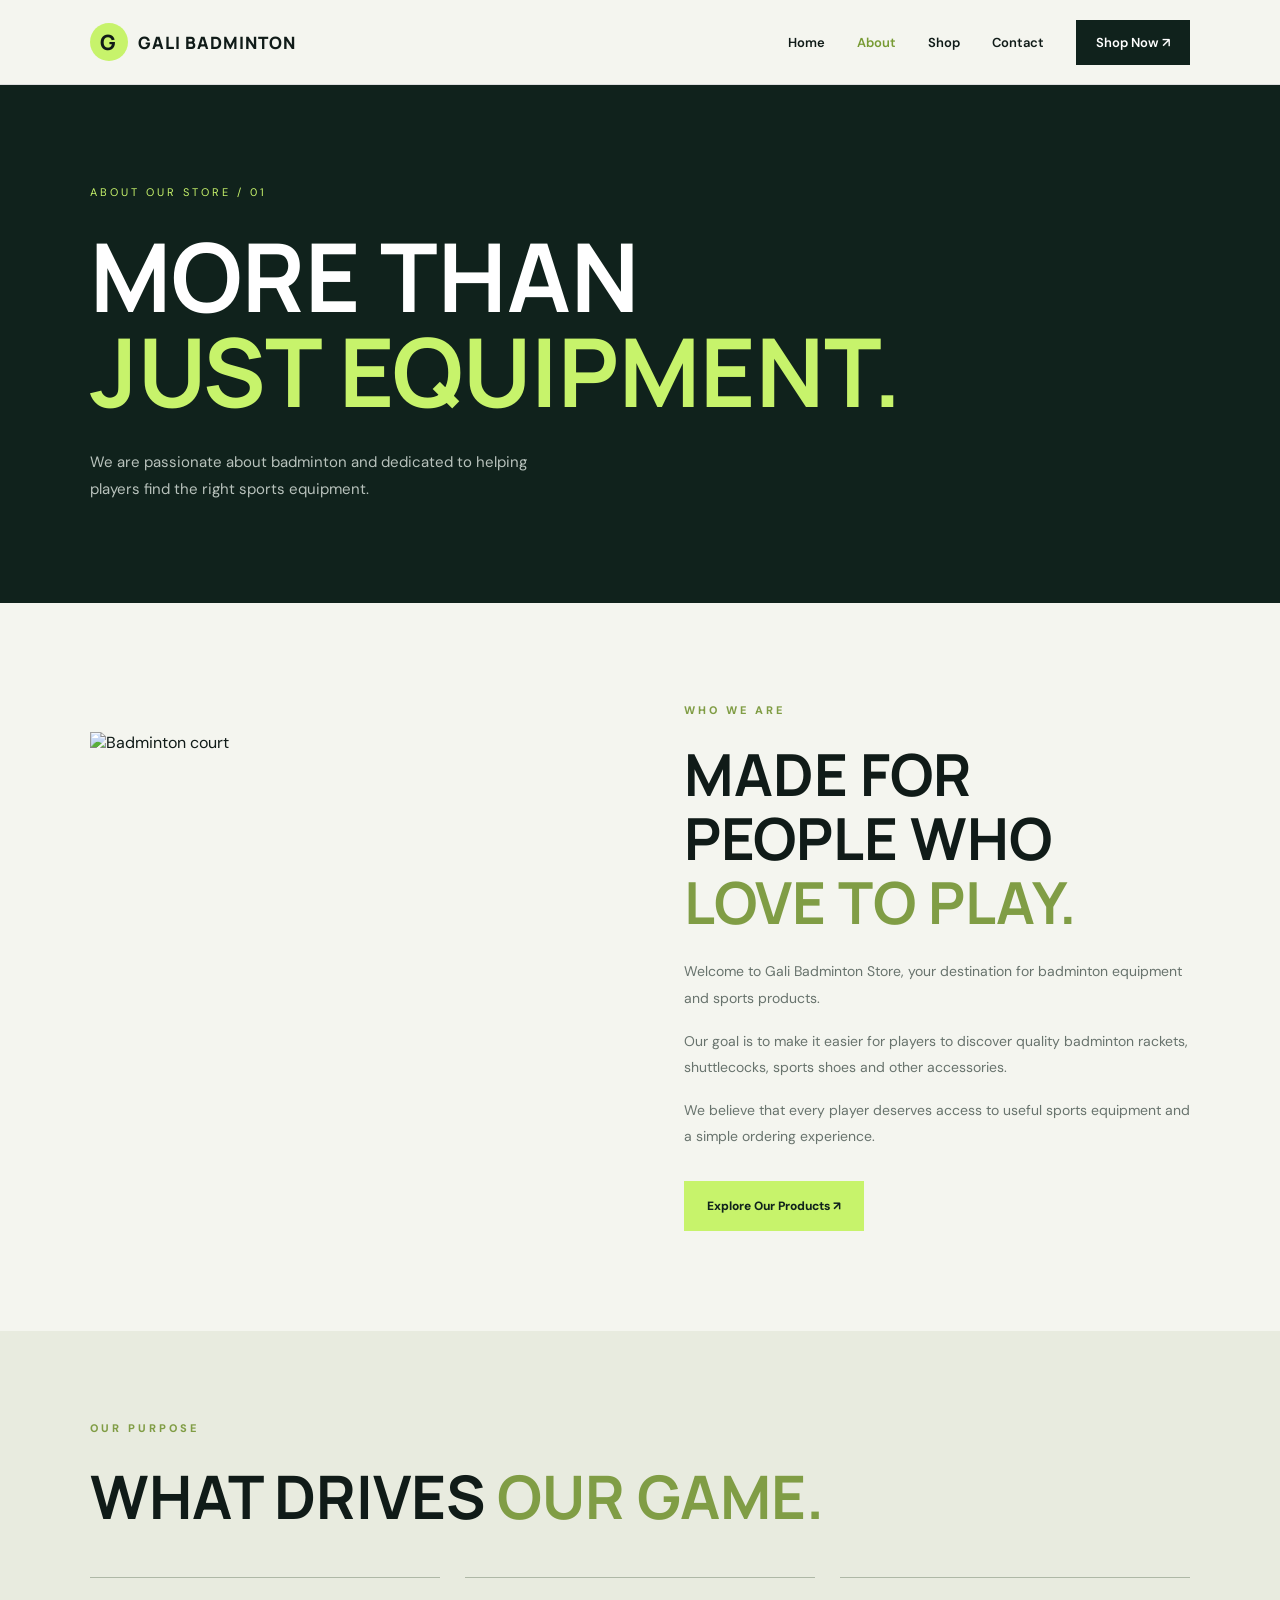
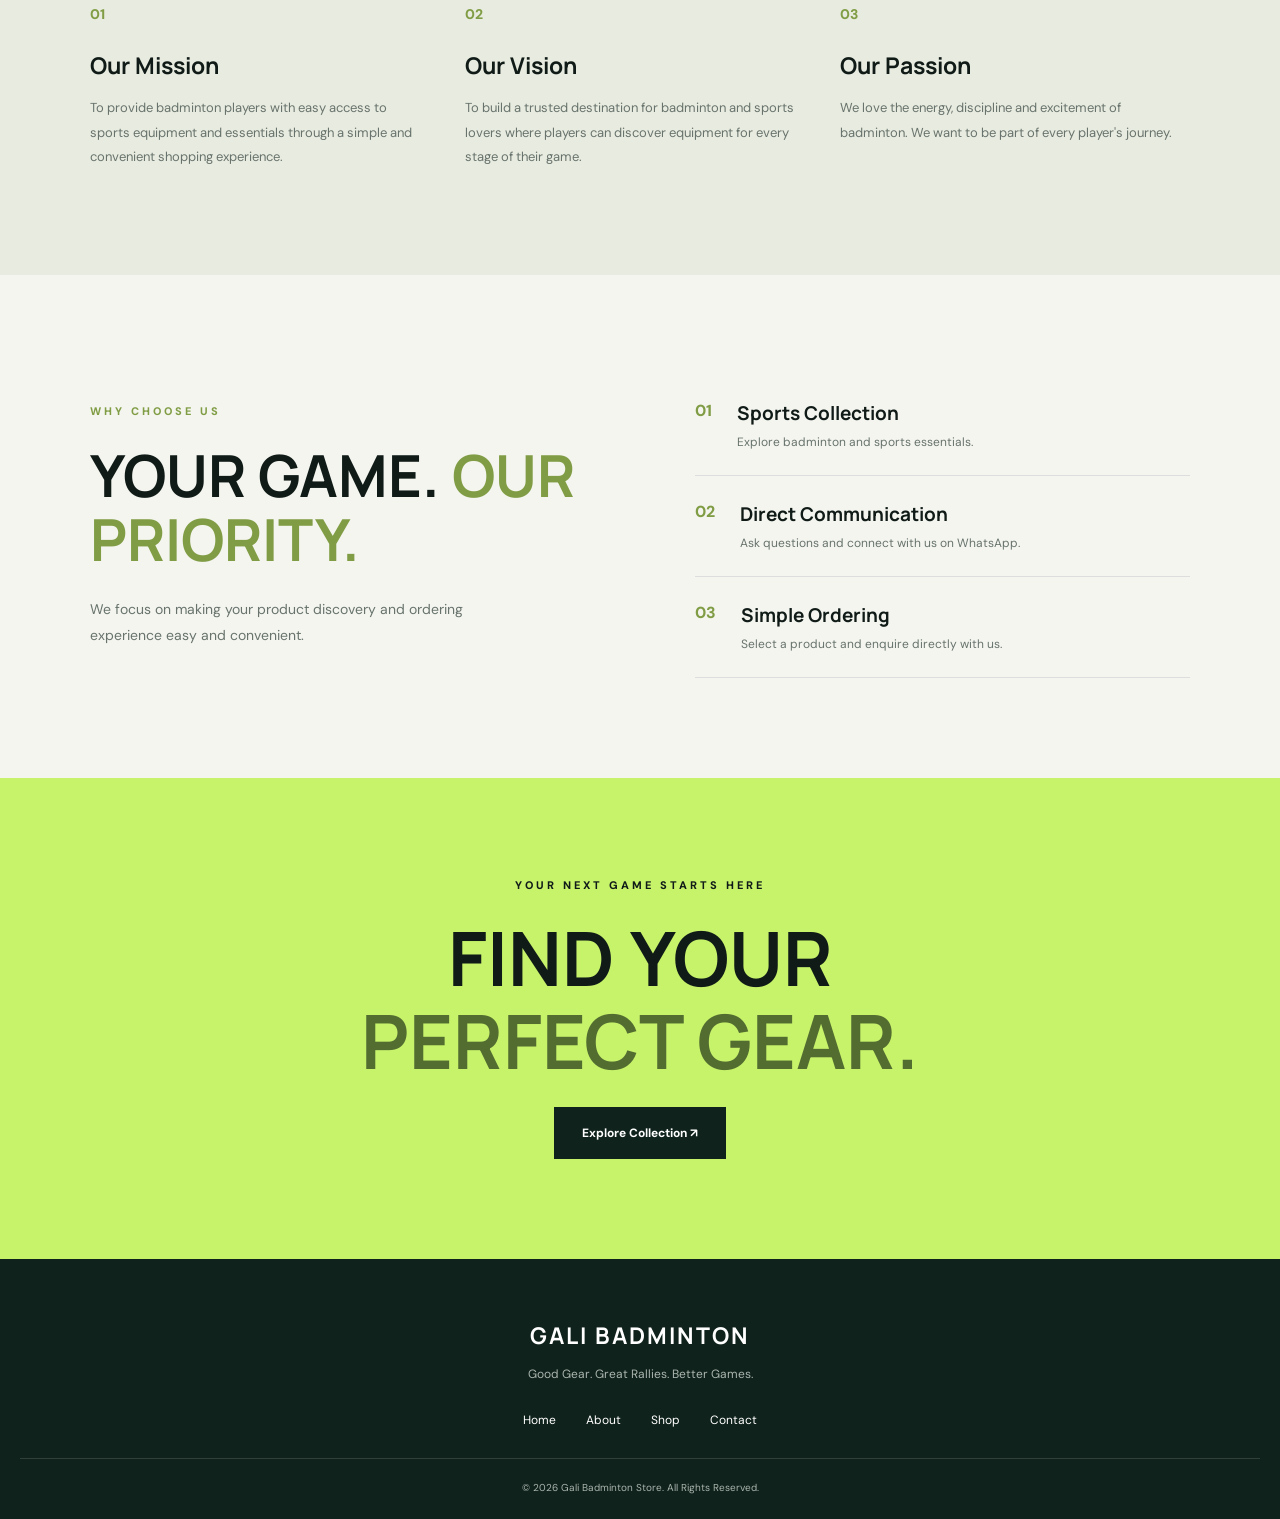
==== About.html @ 5506a4fc "Add Gali Badminton Store website" ====
<!DOCTYPE html>
<html lang="en">

<head>
    <meta charset="UTF-8">
    <meta name="viewport" content="width=device-width, initial-scale=1.0">

    <title>About Us | Gali Badminton Store</title>

    <link rel="stylesheet" href="Global.css">

    <link href="https://fonts.googleapis.com/css2?family=DM+Sans:wght@400;500;600;700&family=Manrope:wght@400;600;700;800&display=swap" rel="stylesheet">
</head>

<body>

<!-- NAVIGATION -->

<header class="header">

    <a href="Index.html" class="logo">
        <span>G</span>
        GALI BADMINTON
    </a>

    <nav class="navbar">

        <a href="Index.html">Home</a>

        <a href="About.html" class="active">About</a>

        <a href="Shop.html">Shop</a>

        <a href="Contact.html">Contact</a>

        <a href="Shop.html" class="nav-btn">
            Shop Now ↗
        </a>

    </nav>

</header>


<!-- ABOUT HERO -->

<section class="about-hero">

    <p>ABOUT OUR STORE / 01</p>

    <h1>
        MORE THAN
        <span>JUST EQUIPMENT.</span>
    </h1>

    <p class="about-hero-text">
        We are passionate about badminton
        and dedicated to helping players
        find the right sports equipment.
    </p>

</section>


<!-- ABOUT INTRODUCTION -->

<section class="about-main">

    <div class="about-image">

        <img
        src="https://images.unsplash.com/photo-1622279457486-62dcc4a431d6?auto=format&fit=crop&w=1000&q=85"
        alt="Badminton court">

    </div>


    <div class="about-content">

        <p class="section-label">
            WHO WE ARE
        </p>

        <h2>
            MADE FOR PEOPLE
            WHO <span>LOVE TO PLAY.</span>
        </h2>

        <p>
            Welcome to Gali Badminton Store,
            your destination for badminton
            equipment and sports products.
        </p>

        <p>
            Our goal is to make it easier
            for players to discover quality
            badminton rackets, shuttlecocks,
            sports shoes and other accessories.
        </p>

        <p>
            We believe that every player
            deserves access to useful sports
            equipment and a simple ordering
            experience.
        </p>

        <a href="Shop.html" class="primary-btn">
            Explore Our Products ↗
        </a>

    </div>

</section>


<!-- MISSION AND VISION -->

<section class="mission-section">

    <p class="section-label">
        OUR PURPOSE
    </p>

    <h2>
        WHAT DRIVES
        <span>OUR GAME.</span>
    </h2>


    <div class="mission-grid">

        <div class="mission-card">

            <span>01</span>

            <h3>Our Mission</h3>

            <p>
                To provide badminton players
                with easy access to sports
                equipment and essentials
                through a simple and convenient
                shopping experience.
            </p>

        </div>


        <div class="mission-card">

            <span>02</span>

            <h3>Our Vision</h3>

            <p>
                To build a trusted destination
                for badminton and sports lovers
                where players can discover
                equipment for every stage
                of their game.
            </p>

        </div>


        <div class="mission-card">

            <span>03</span>

            <h3>Our Passion</h3>

            <p>
                We love the energy, discipline
                and excitement of badminton.
                We want to be part of every
                player's journey.
            </p>

        </div>

    </div>

</section>


<!-- WHY CHOOSE US -->

<section class="why-section">

    <div class="why-content">

        <p class="section-label">
            WHY CHOOSE US
        </p>

        <h2>
            YOUR GAME.
            <span>OUR PRIORITY.</span>
        </h2>

        <p>
            We focus on making your product
            discovery and ordering experience
            easy and convenient.
        </p>

    </div>


    <div class="why-list">

        <div class="why-item">

            <span>01</span>

            <div>
                <h3>Sports Collection</h3>

                <p>
                    Explore badminton and
                    sports essentials.
                </p>
            </div>

        </div>


        <div class="why-item">

            <span>02</span>

            <div>
                <h3>Direct Communication</h3>

                <p>
                    Ask questions and connect
                    with us on WhatsApp.
                </p>
            </div>

        </div>


        <div class="why-item">

            <span>03</span>

            <div>
                <h3>Simple Ordering</h3>

                <p>
                    Select a product and
                    enquire directly with us.
                </p>
            </div>

        </div>

    </div>

</section>


<!-- CALL TO ACTION -->

<section class="cta">

    <p>YOUR NEXT GAME STARTS HERE</p>

    <h2>
        FIND YOUR
        <span>PERFECT GEAR.</span>
    </h2>

    <a href="Shop.html" class="dark-btn">
        Explore Collection ↗
    </a>

</section>


<!-- FOOTER -->

<footer class="footer">

    <h2>GALI BADMINTON</h2>

    <p>
        Good Gear. Great Rallies. Better Games.
    </p>

    <div class="footer-links">

        <a href="Index.html">Home</a>

        <a href="About.html">About</a>

        <a href="Shop.html">Shop</a>

        <a href="Contact.html">Contact</a>

    </div>

    <p class="copyright">
        © 2026 Gali Badminton Store.
        All Rights Reserved.
    </p>

</footer>

<script src="script.js"></script>

</body>
</html>
---- Global.css ----
/* =================================
   GALI BADMINTON STORE
   PREMIUM GLOBAL STYLESHEET
================================= */

:root {
    --dark: #10221c;
    --black: #101b18;
    --lime: #c7f36b;
    --white: #ffffff;
    --light: #f4f5ef;
    --gray: #68736d;
}

* {
    margin: 0;
    padding: 0;
    box-sizing: border-box;
}

html {
    scroll-behavior: smooth;
}

body {
    font-family: 'DM Sans', sans-serif;
    background: var(--light);
    color: var(--black);
    overflow-x: hidden;
}

a {
    text-decoration: none;
    color: inherit;
}

img {
    max-width: 100%;
    display: block;
}

/* NAVIGATION */

.header {
    width: 100%;
    height: 85px;
    padding: 0 7%;
    display: flex;
    align-items: center;
    justify-content: space-between;
    background: var(--light);
    position: sticky;
    top: 0;
    z-index: 100;
    border-bottom: 1px solid #ddd;
}

.logo {
    font-family: 'Manrope', sans-serif;
    font-size: 17px;
    font-weight: 800;
    letter-spacing: 1px;
    display: flex;
    align-items: center;
    gap: 10px;
}

.logo span {
    background: var(--lime);
    width: 38px;
    height: 38px;
    border-radius: 50%;
    display: grid;
    place-items: center;
    font-size: 21px;
}

.navbar {
    display: flex;
    align-items: center;
    gap: 32px;
}

.navbar a {
    font-size: 13px;
    font-weight: 600;
    transition: .3s;
}

.navbar a:hover,
.navbar .active {
    color: #789b34;
}

.navbar .nav-btn {
    background: var(--dark);
    color: white;
    padding: 14px 20px;
}

.navbar .nav-btn:hover {
    background: #294d3e;
    color: white;
}


/* HERO SECTION */

.hero {
    min-height: 680px;
    background: var(--dark);
    color: white;
    padding: 90px 7%;
    display: grid;
    grid-template-columns: 1fr 1fr;
    align-items: center;
    gap: 40px;
    overflow: hidden;
}

.hero-content {
    animation: slideUp 1s ease;
}

.tagline {
    color: var(--lime);
    font-size: 11px;
    letter-spacing: 3px;
    font-weight: 700;
}

.hero h1 {
    font-family: 'Manrope', sans-serif;
    font-size: clamp(55px, 7vw, 100px);
    line-height: .98;
    margin: 30px 0;
    font-weight: 800;
}

.hero h1 span {
    display: block;
    color: var(--lime);
}

.hero-description {
    max-width: 440px;
    font-size: 15px;
    line-height: 1.9;
    color: #b8c2bc;
}

.hero-buttons {
    display: flex;
    align-items: center;
    gap: 20px;
    margin-top: 35px;
}

.primary-btn {
    display: inline-block;
    background: var(--lime);
    color: var(--dark);
    padding: 17px 23px;
    font-size: 12px;
    font-weight: 800;
    transition: .3s;
}

.primary-btn:hover {
    transform: translateY(-5px);
    box-shadow: 0 10px 25px #c7f36b33;
}

.secondary-btn {
    font-size: 12px;
    color: white;
    font-weight: 600;
}

.secondary-btn:hover {
    color: var(--lime);
}


/* HERO IMAGE */

.hero-image {
    height: 450px;
    position: relative;
    display: flex;
    align-items: center;
    justify-content: center;
    animation: fadeIn 1.5s ease;
}

.hero-image img {
    width: 75%;
    height: 100%;
    object-fit: cover;
    border-radius: 48% 48% 5px 5px;
    animation: floating 5s ease-in-out infinite;
}

.image-label {
    position: absolute;
    bottom: 30px;
    right: 0;
    background: var(--lime);
    color: var(--dark);
    padding: 16px 22px;
    font-size: 11px;
    font-weight: 800;
    letter-spacing: 2px;
}


/* FEATURES */

.features {
    padding: 50px 7%;
    display: grid;
    grid-template-columns: repeat(3, 1fr);
    gap: 30px;
    background: #e8ebdf;
}

.feature {
    padding: 15px;
}

.feature h3 {
    color: #8aaa42;
    font-size: 25px;
}

.feature h2 {
    font-family: 'Manrope', sans-serif;
    font-size: 18px;
    margin: 12px 0;
}

.feature p {
    color: var(--gray);
    font-size: 13px;
}


/* ABOUT PREVIEW */

.about-preview {
    padding: 110px 10%;
    text-align: center;
}

.section-label {
    color: #809d45;
    font-size: 11px;
    font-weight: 800;
    letter-spacing: 3px;
}

.about-preview h2 {
    font-family: 'Manrope', sans-serif;
    font-size: clamp(35px, 5vw, 60px);
    line-height: 1.2;
    margin: 25px 0;
}

.about-preview h2 span {
    display: block;
    color: #809d45;
}

.about-preview p {
    max-width: 650px;
    margin: 0 auto 30px;
    color: var(--gray);
    line-height: 1.9;
    font-size: 14px;
}


/* CATEGORIES */

.categories {
    padding: 90px 7%;
}

.section-heading {
    margin-bottom: 40px;
}

.section-heading p {
    font-size: 10px;
    letter-spacing: 3px;
    color: #809d45;
    font-weight: 800;
}

.section-heading h2 {
    font-family: 'Manrope', sans-serif;
    font-size: clamp(35px, 5vw, 60px);
    margin-top: 15px;
}

.section-heading h2 span {
    color: #809d45;
}

.category-grid {
    display: grid;
    grid-template-columns: repeat(3, 1fr);
    gap: 20px;
}

.category-card {
    height: 360px;
    position: relative;
    overflow: hidden;
    background: #ddd;
}

.category-card img {
    width: 100%;
    height: 100%;
    object-fit: cover;
    transition: .6s;
}

.category-card:hover img {
    transform: scale(1.1);
}

.category-card::after {
    content: "";
    position: absolute;
    inset: 0;
    background: linear-gradient(
        transparent,
        rgba(0,0,0,.85)
    );
}

.category-info {
    position: absolute;
    bottom: 30px;
    left: 25px;
    z-index: 2;
    color: white;
}

.category-info h3 {
    font-family: 'Manrope', sans-serif;
    font-size: 25px;
    margin-bottom: 12px;
}

.category-info a {
    color: var(--lime);
    font-size: 11px;
    font-weight: 700;
}


/* CALL TO ACTION */

.cta {
    background: var(--lime);
    text-align: center;
    padding: 100px 20px;
}

.cta p {
    font-size: 11px;
    letter-spacing: 3px;
    font-weight: 800;
}

.cta h2 {
    font-family: 'Manrope', sans-serif;
    font-size: clamp(40px, 6vw, 75px);
    line-height: 1.1;
    margin: 25px 0;
}

.cta h2 span {
    display: block;
    color: #536c30;
}

.dark-btn {
    display: inline-block;
    background: var(--dark);
    color: white;
    padding: 18px 28px;
    font-size: 12px;
    font-weight: 700;
    transition: .3s;
}

.dark-btn:hover {
    transform: translateY(-5px);
    background: #294d3e;
}


/* FOOTER */

.footer {
    background: var(--dark);
    color: white;
    text-align: center;
    padding: 60px 20px 25px;
}

.footer h2 {
    font-family: 'Manrope', sans-serif;
    font-size: 23px;
    letter-spacing: 2px;
}

.footer p {
    color: #aab5ae;
    font-size: 12px;
    margin-top: 15px;
}

.footer-links {
    display: flex;
    justify-content: center;
    gap: 30px;
    margin: 30px 0;
}

.footer-links a {
    font-size: 12px;
    transition: .3s;
}

.footer-links a:hover {
    color: var(--lime);
}

.footer .copyright {
    border-top: 1px solid #ffffff22;
    padding-top: 22px;
    font-size: 10px;
}


/* ANIMATIONS */

@keyframes slideUp {
    from {
        opacity: 0;
        transform: translateY(40px);
    }

    to {
        opacity: 1;
        transform: translateY(0);
    }
}

@keyframes fadeIn {
    from {
        opacity: 0;
    }

    to {
        opacity: 1;
    }
}

@keyframes floating {
    0%, 100% {
        transform: translateY(0);
    }

    50% {
        transform: translateY(-12px);
    }
}


/* RESPONSIVE DESIGN */

@media(max-width: 850px) {

    .header {
        padding: 0 5%;
    }

    .navbar {
        gap: 15px;
    }

    .hero {
        grid-template-columns: 1fr;
        padding: 70px 6%;
    }

    .hero-image {
        height: 380px;
    }

    .features {
        padding: 35px 6%;
    }

    .category-grid {
        grid-template-columns: repeat(2, 1fr);
    }

}

@media(max-width: 600px) {

    .header {
        height: auto;
        min-height: 75px;
        padding: 18px 5%;
    }

    .logo {
        font-size: 13px;
    }

    .navbar {
        gap: 12px;
        flex-wrap: wrap;
        justify-content: flex-end;
    }

    .navbar a {
        font-size: 10px;
    }

    .navbar .nav-btn {
        padding: 10px;
    }

    .hero {
        padding: 65px 6%;
    }

    .hero h1 {
        font-size: 55px;
    }

    .hero-buttons {
        align-items: flex-start;
        flex-direction: column;
    }

    .hero-image {
        height: 300px;
    }

    .features {
        grid-template-columns: 1fr;
        gap: 10px;
    }

    .about-preview,
    .categories {
        padding: 70px 6%;
    }

    .category-grid {
        grid-template-columns: 1fr;
    }

    .category-card {
        height: 330px;
    }

    .footer-links {
        gap: 17px;
    }

}

/* ABOUT PAGE */

.about-hero {
    background: #10221c;
    color: white;
    padding: 100px 7%;
    min-height: 400px;
    animation: fadeIn 1s ease;
}

.about-hero > p:first-child {
    color: #c7f36b;
    font-size: 11px;
    letter-spacing: 3px;
}

.about-hero h1 {
    font-family: 'Manrope', sans-serif;
    font-size: clamp(48px, 8vw, 95px);
    line-height: 1;
    margin: 30px 0;
}

.about-hero h1 span {
    display: block;
    color: #c7f36b;
}

.about-hero-text {
    max-width: 450px;
    color: #b8c2bc;
    font-size: 15px;
    line-height: 1.8;
}

.about-main {
    padding: 100px 7%;
    display: grid;
    grid-template-columns: 1fr 1fr;
    gap: 8%;
    align-items: center;
}

.about-image {
    height: 470px;
    overflow: hidden;
}

.about-image img {
    width: 100%;
    height: 100%;
    object-fit: cover;
    transition: .6s;
}

.about-image img:hover {
    transform: scale(1.05);
}

.about-content h2,
.why-content h2 {
    font-family: 'Manrope', sans-serif;
    font-size: clamp(35px, 5vw, 58px);
    line-height: 1.1;
    margin: 25px 0;
}

.about-content h2 span,
.why-content h2 span {
    color: #809d45;
}

.about-content p:not(.section-label) {
    color: #68736d;
    font-size: 14px;
    line-height: 1.9;
    margin-bottom: 16px;
}

.about-content .primary-btn {
    margin-top: 15px;
}


/* MISSION */

.mission-section {
    background: #e8ebdf;
    padding: 90px 7%;
}

.mission-section h2 {
    font-family: 'Manrope', sans-serif;
    font-size: clamp(38px, 5vw, 60px);
    margin: 20px 0 40px;
}

.mission-section h2 span {
    color: #809d45;
}

.mission-grid {
    display: grid;
    grid-template-columns: repeat(3, 1fr);
    gap: 25px;
}

.mission-card {
    border-top: 1px solid #aeb8a6;
    padding: 25px 15px 15px 0;
    transition: .3s;
}

.mission-card:hover {
    transform: translateY(-8px);
}

.mission-card span {
    color: #809d45;
    font-size: 14px;
    font-weight: 800;
}

.mission-card h3 {
    font-family: 'Manrope', sans-serif;
    font-size: 23px;
    margin: 25px 0 15px;
}

.mission-card p {
    color: #68736d;
    font-size: 13px;
    line-height: 1.9;
}


/* WHY CHOOSE US */

.why-section {
    padding: 100px 7%;
    display: grid;
    grid-template-columns: 1fr 1fr;
    gap: 10%;
    align-items: center;
}

.why-content > p:last-child {
    color: #68736d;
    font-size: 14px;
    line-height: 1.9;
    max-width: 400px;
}

.why-item {
    display: flex;
    gap: 25px;
    padding: 25px 0;
    border-bottom: 1px solid #ddd;
}

.why-item > span {
    color: #809d45;
    font-weight: 800;
}

.why-item h3 {
    font-family: 'Manrope', sans-serif;
    font-size: 19px;
    margin-bottom: 8px;
}

.why-item p {
    color: #68736d;
    font-size: 12px;
}


/* MOBILE RESPONSIVE */

@media(max-width: 700px) {

    .about-main,
    .why-section {
        grid-template-columns: 1fr;
        gap: 40px;
        padding: 65px 6%;
    }

    .about-image {
        height: 330px;
    }

    .mission-section {
        padding: 65px 6%;
    }

    .mission-grid {
        grid-template-columns: 1fr;
    }

}

/* =========================
   SHOP PAGE
========================= */

.shop-hero,
.contact-hero {
    background: linear-gradient(135deg, #09291d, #164d35);
    color: white;
    text-align: center;
    padding: 90px 20px;
}

.shop-hero h1,
.contact-hero h1 {
    font-size: 45px;
    margin: 15px 0;
}

.shop-hero h1 span,
.contact-hero h1 span {
    color: #b8ef45;
}

.shop-hero p,
.contact-hero p {
    color: #d5e6dc;
}

.shop-section {
    padding-top: 70px;
    padding-bottom: 80px;
}

.section-heading {
    text-align: center;
    margin-bottom: 40px;
}

.section-heading h2 {
    font-size: 35px;
    color: #123b2a;
}

.product-grid {
    display: grid;
    grid-template-columns: repeat(4, 1fr);
    gap: 25px;
}

.product-card {
    background: white;
    border-radius: 15px;
    overflow: hidden;
    box-shadow: 0 5px 20px rgba(0,0,0,0.08);
    transition: 0.3s;
}

.product-card:hover {
    transform: translateY(-8px);
    box-shadow: 0 10px 25px rgba(0,0,0,0.15);
}

.product-card img {
    width: 100%;
    height: 210px;
    object-fit: cover;
}

.product-info {
    padding: 20px;
}

.product-info h3 {
    color: #123b2a;
    margin-bottom: 10px;
}

.product-info p {
    color: #666;
    font-size: 14px;
    line-height: 1.6;
}

.product-info h4 {
    color: #24834f;
    font-size: 22px;
    margin: 15px 0;
}

/* =========================
   CONTACT PAGE
========================= */

.contact-section {
    display: grid;
    grid-template-columns: 1fr 1fr;
    gap: 50px;
    padding-top: 80px;
    padding-bottom: 80px;
}

.contact-info h2,
.contact-form h2 {
    color: #123b2a;
    font-size: 30px;
    margin: 15px 0 25px;
}

.contact-item {
    background: #f4f8f5;
    padding: 18px;
    margin-bottom: 15px;
    border-radius: 10px;
}

.contact-item h3 {
    color: #164d35;
    margin-bottom: 8px;
}

.contact-item p {
    color: #666;
}

.contact-form {
    background: #f4f8f5;
    padding: 30px;
    border-radius: 15px;
}

.contact-form input,
.contact-form textarea {
    width: 100%;
    padding: 14px;
    margin-bottom: 15px;
    border: 1px solid #ddd;
    border-radius: 8px;
    font-family: inherit;
    font-size: 15px;
    outline: none;
}

.contact-form input:focus,
.contact-form textarea:focus {
    border-color: #24834f;
}

.contact-form textarea {
    resize: vertical;
}

.contact-form button {
    border: none;
    cursor: pointer;
}

/* =========================
   MOBILE RESPONSIVE
========================= */

@media (max-width: 900px) {
    .product-grid {
        grid-template-columns: repeat(2, 1fr);
    }
}

@media (max-width: 600px) {
    .shop-hero h1,
    .contact-hero h1 {
        font-size: 32px;
    }

    .product-grid {
        grid-template-columns: 1fr;
    }

    .contact-section {
        grid-template-columns: 1fr;
        gap: 30px;
    }

    .contact-form {
        padding: 20px;
    }
}
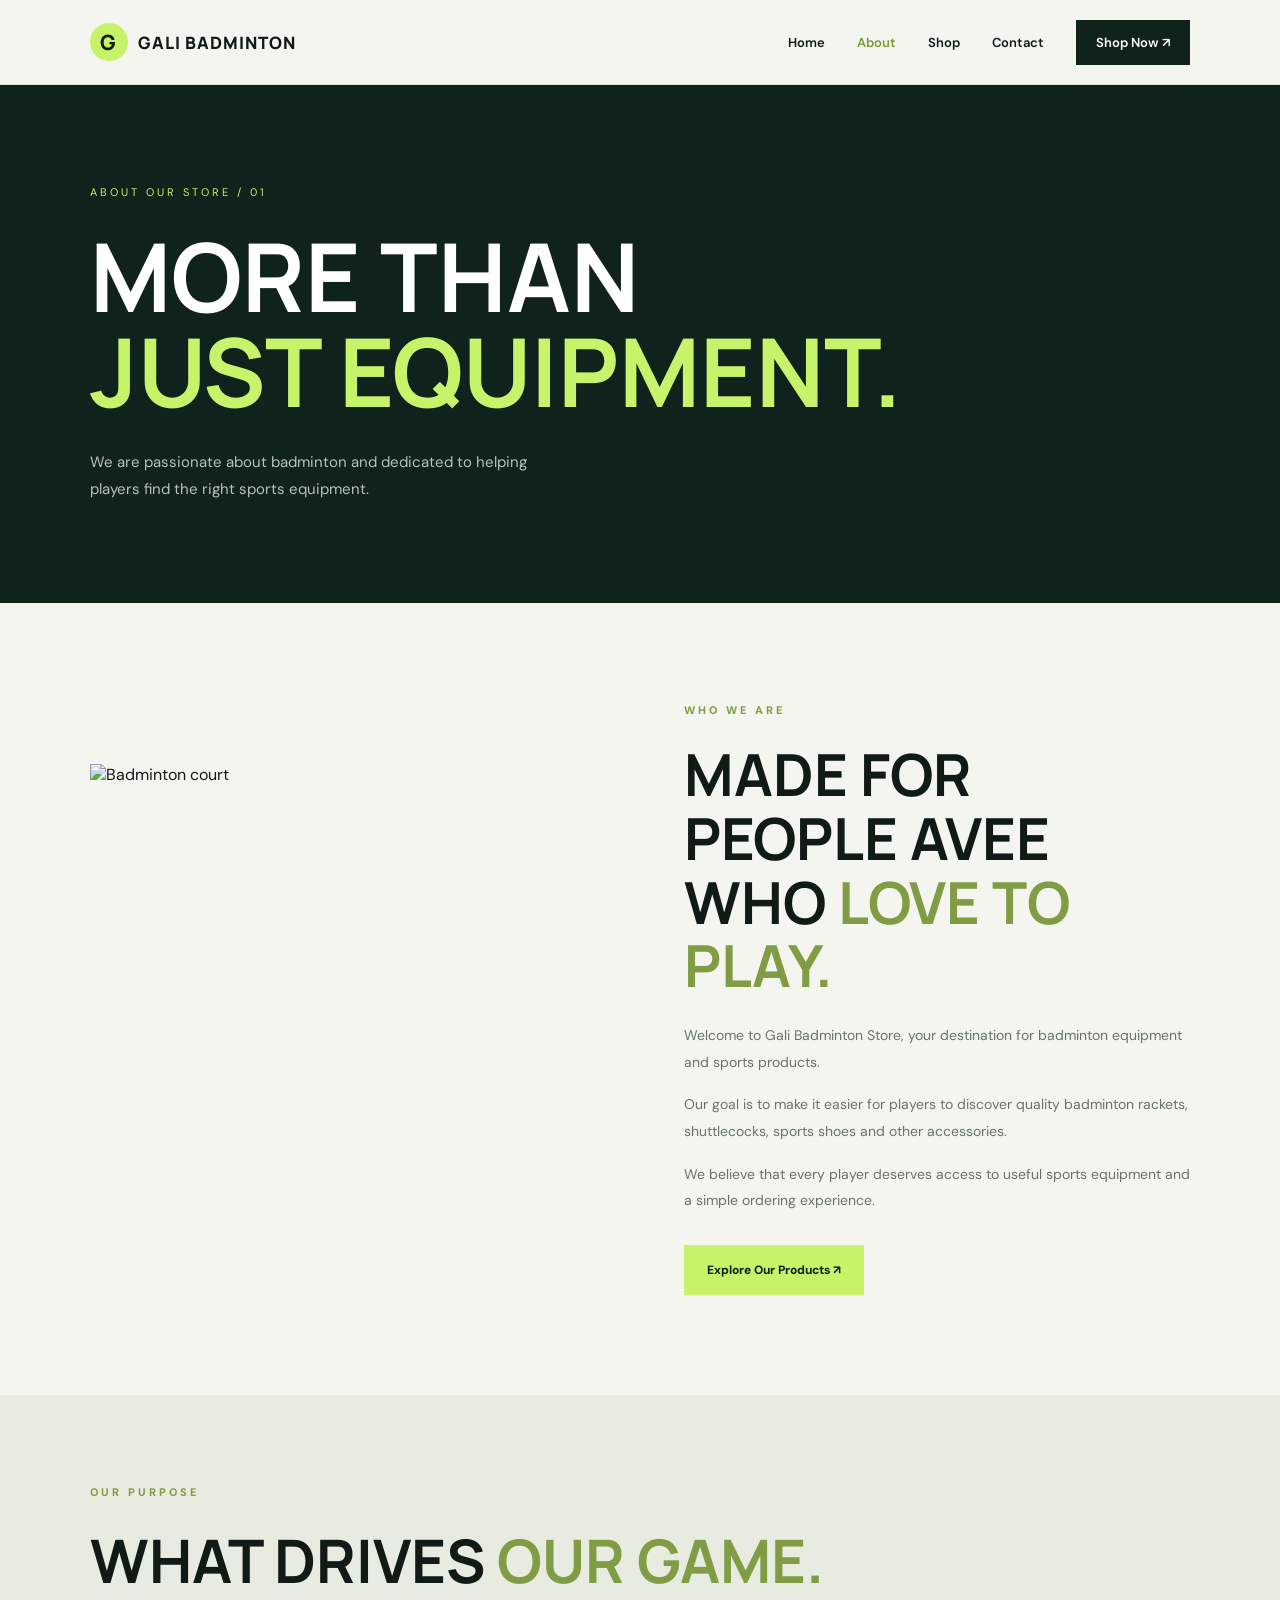
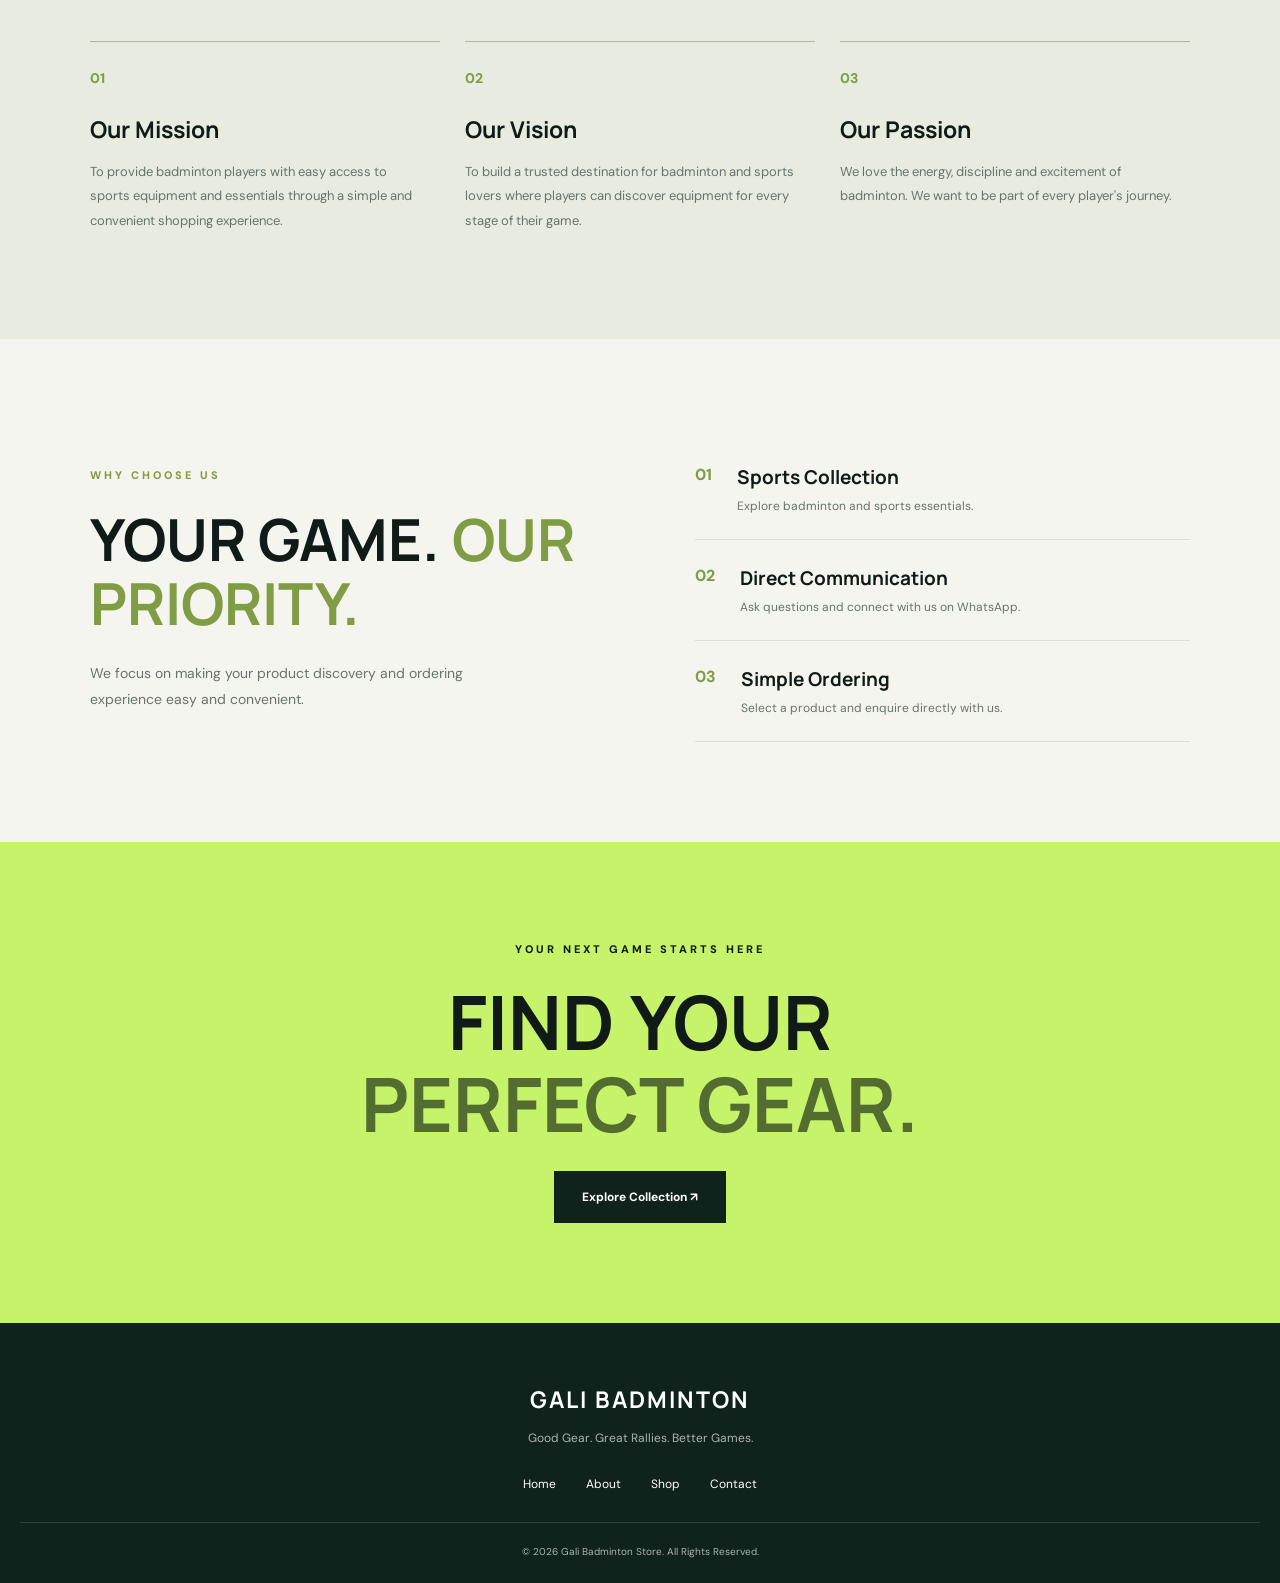
==== commit 9fb51baa: "index update" ====
--- a/About.html
+++ b/About.html
@@ -19,14 +19,14 @@
 
 <header class="header">
 
-    <a href="Index.html" class="logo">
+    <a href="index.html" class="logo">
         <span>G</span>
         GALI BADMINTON
     </a>
 
     <nav class="navbar">
 
-        <a href="Index.html">Home</a>
+        <a href="index.html">Home</a>
 
         <a href="About.html" class="active">About</a>
 
@@ -83,7 +83,7 @@
         </p>
 
         <h2>
-            MADE FOR PEOPLE
+            MADE FOR PEOPLE AVEE
             WHO <span>LOVE TO PLAY.</span>
         </h2>
 
